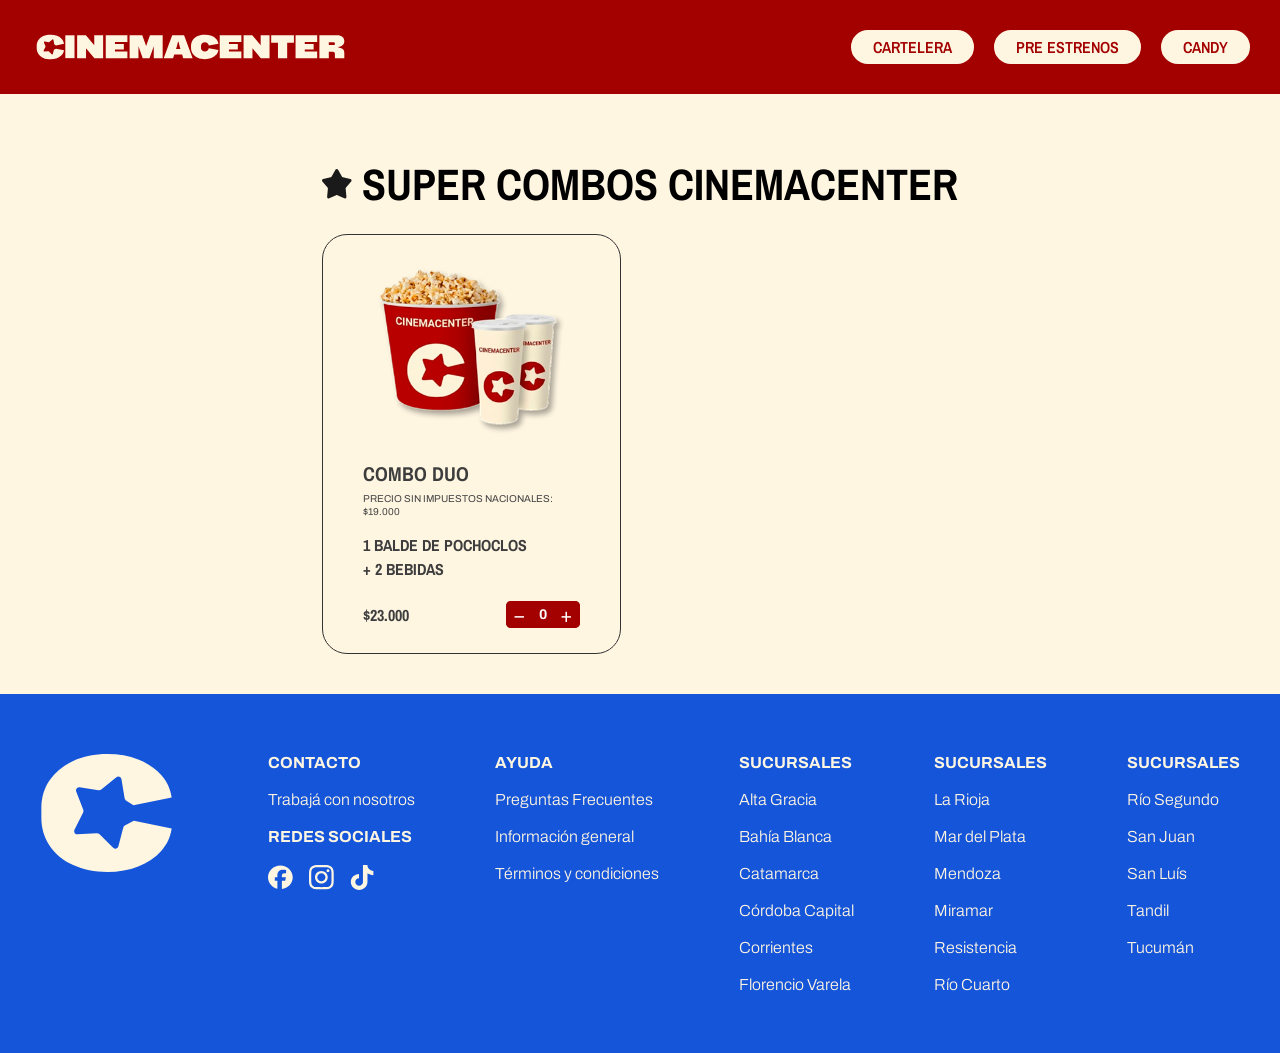
==== candy.html @ 7345af3c "primer subida del candy" ====
<!DOCTYPE html>
<html>

<head>
    <meta charset="utf-8" />
    <meta name="viewport" content="width=device-width, initial-scale=1.0">
    <title>Entradas</title>
    <link rel="stylesheet" href="estilos.css">
    <link rel="icon" type="image/png" href="">
    <style>
        @import url('https://fonts.googleapis.com/css2?family=Archivo+Narrow:ital,wght@0,400..700;1,400..700&family=Archivo:ital,wght@0,100..900;1,100..900&display=swap');
    </style>
</head>

<body>
    <header>
        <img src="img/svg/logo.svg/logo_v1.svg" alt="logo-cinemacenter" width="323" height="34">
        <nav>
            <a href="index.html" class="boton-header">CARTELERA</a>
            <a href="#pre-estrenos" class="boton-header">PRE ESTRENOS</a>
            <a href="candy.html" class="boton-header">CANDY</a>
            <!-- ACÁ FALTARÍA EL BOTÓN DE INICIAR SESIÓN -->
        </nav>
    </header>

    <main>

        <section class="seccion-combos">
            <div class="titulares">
                <img src="img/svg/estrella_titulares.svg" alt="estrella-titulares" width="30" height="30">
                <h2>SUPER COMBOS CINEMACENTER</h2>
            </div>

            <div class="grilla-combos">

                <article class="tarjeta-combo">

                    <div class="imagen-combo">
                        <img src="img/candy/combo-duo.png" alt="Combo dúo">
                    </div>

                    <h3>COMBO DUO</h3>

                    <p class="precio-sin-impuestos">
                        PRECIO SIN IMPUESTOS NACIONALES: $19.000
                    </p>

                    <div class="productos-combo">
                        <p>1 BALDE DE POCHOCLOS</p>
                        <p>+ 2 BEBIDAS</p>
                    </div>

                    <div class="precio-cantidad">

                        <span class="precio-final">$23.000</span>

                        <div class="contador">
                            <button type="button">−</button>
                            <span>0</span>
                            <button type="button">+</button>
                        </div>

                    </div>

                </article>



        </section>

    </main>

    <footer>
        <div>
            <img src="img/svg/logo.svg/logo_v3.svg" alt="Logo reducido" width="133" height="118">
        </div>
        <div class="footer-columnas">

            <div class="footer-col">
                <h3>CONTACTO</h3>
                <a href="#">Trabajá con nosotros</a>

                <h3>REDES SOCIALES</h3>
                <div class="footer-redes">
                    <a href="https://www.facebook.com/CinemacenterArgentina?locale=es_LA" aria-label="Facebook"><img
                            src="img/svg/logo_redes.svg/logo_facebook.svg" alt="Facebook" width="25" height="25"></a>
                    <a href="https://www.instagram.com/cinemacenterarg/" aria-label="Instagram" width="25"
                        height="25"><img src="img/svg/logo_redes.svg/logo_instagram.svg" alt="Instagram" width="25"
                            height="25"></a>
                    <a href="https://www.tiktok.com/@cinemacenterarg" aria-label="TikTok"><img
                            src="img/svg/logo_redes.svg/logo_tiktok.svg" alt="TikTok" width="25" height="25"></a>
                </div>
            </div>

            <div class="footer-col">
                <h3>AYUDA</h3>
                <a href="#">Preguntas Frecuentes</a>
                <a href="#">Información general</a>
                <a href="#">Términos y condiciones</a>
            </div>

            <div class="footer-col">
                <h3>SUCURSALES</h3>
                <a href="#">Alta Gracia</a>
                <a href="#">Bahía Blanca</a>
                <a href="#">Catamarca</a>
                <a href="#">Córdoba Capital</a>
                <a href="#">Corrientes</a>
                <a href="#">Florencio Varela</a>
            </div>

            <div class="footer-col">
                <h3 class="invisible-title">SUCURSALES</h3>
                <a href="#">La Rioja</a>
                <a href="#">Mar del Plata</a>
                <a href="#">Mendoza</a>
                <a href="#">Miramar</a>
                <a href="#">Resistencia</a>
                <a href="#">Río Cuarto</a>
            </div>

            <div class="footer-col">
                <h3 class="invisible-title">SUCURSALES</h3>
                <a href="#">Río Segundo</a>
                <a href="#">San Juan</a>
                <a href="#">San Luís</a>
                <a href="#">Tandil</a>
                <a href="#">Tucumán</a>
            </div>

        </div>

    </footer>

</body>

</html>
---- estilos.css ----
/* CSS DOCUMENT */
@charset "UTF-8";

/* VARIABLES/ESTILOS */
:root {
    --rojo: #A30000;
    --blanco: #FFF6E2;
    --negro: #1A1A1A;
    --azul: #1555D9;
}

/* GENERALES / UNIVERSALES */

* {
    font-family: 'Archivo', sans-serif;
    margin: 0;
    font-size: 16px;
}

a {
    text-decoration: none;
}

/* - Esto se supone que al desplazar, lo hace más lento y no salta de golpe (según el chat) - */
html {
    scroll-behavior: smooth;

}

body {
    background-color: var(--blanco);
}

/* ---------------------- */
/* --- INDEX / HEADER --- */
/* ---------------------- */

header {
    display: flex;
    flex-direction: row;
    flex-wrap: wrap;
    align-items: center;
    justify-content: space-between;

    padding: 30px;

    background-color: var(--rojo);
}

header nav {
    display: flex;
    flex-direction: row;
    align-items: center;
    gap: 20px;
}

/* botón sin hover */
.boton-header {
    display: inline-block;
    padding: 4px 20px;
    background-color: var(--blanco);
    color: var(--rojo);
    border: 2px solid var(--blanco);
    border-radius: 50px;
    font-family: 'Archivo Narrow', sans-serif;
    font-size: 16px;
    font-weight: 600;
    text-transform: uppercase;
    transition: background-color 0.3s ease, color 0.3s ease, border-color 0.3s ease;
}

/* botón con hover */
.boton-header:hover {
    background-color: transparent;
    color: var(--blanco);
    border-color: var(--blanco);
}

/* -------------------- */
/* --- INDEX - MAIN --- */
/* -------------------- */

main {
    margin: 40px;
    display: flex;
    flex-direction: column;
    align-items: center;
}

/* TITULARES */
.titulares {
    display: flex;
    flex-direction: row;
    align-items: center;
    gap: 10px;
    margin: 20px 0;
}

.titulares h2 {
    font-family: 'Archivo Narrow';
    font-size: 44px;
    font-weight: 700;
}

/* --- CARTELERA --- */

.cartelera {
    padding: 30px;
}

/* cada tarjeta de pelis */

.peliculas {
    display: grid;
    grid-template-columns: repeat(5, 1fr);
    gap: 30px;
    max-width: 1570px;
}

.pelicula {
    display: flex;
    flex-direction: column;
    position: relative;
    overflow: hidden;

    border-radius: 30px;
    width: 290px;
    height: 100%;
}

.pelicula img {
    object-fit: cover;
    display: block;
}

/* info pelis */

.info-pelicula {
    display: flex;
    flex-direction: column;
    width: 100%;
    height: 127px;
    padding: 20px;
    box-sizing: border-box;

    background-color: var(--negro);

    color: white;
}

.info-pelicula h3 {
    font-family: 'Archivo', sans-serif;
    font-size: 22px;
    margin: 0;
    line-height: 24px;
}

.info-pelicula p {
    font-family: 'Archivo Narrow', sans-serif;
    font-size: 14px;
    margin: 3px 0 0;
}

/* el pop-up de cada tarjeta de pelis */

.popup-pelicula {
    position: absolute;
    top: 0;
    left: 0;
    width: 290px;
    height: 422px;

    display: flex;
    flex-direction: column;
    justify-content: flex-end;
    align-items: center;

    padding: 30px;
    box-sizing: border-box;

    background: linear-gradient(transparent,
            rgba(0, 0, 0, 0.95));

    opacity: 0;
    transition: opacity 0.3s ease;
}

.popup-pelicula p {
    color: var(--blanco);
    margin-bottom: 10px;
    font-size: 16px;
}

.pelicula:hover .popup-pelicula {
    opacity: 1;
}

.btn-horarios {
    display: block;
    width: 100%;
    padding: 12px;

    background-color: var(--azul);
    color: var(--blanco);

    font-family: 'Archivo';
    font-size: 18px;
    font-weight: 700;
    text-align: center;
    text-decoration: none;

    border-radius: 50px;
    border: none;
    box-sizing: border-box;
}

.btn-desplegable {
    display: block;
    margin: 30px auto 10px;
    padding: 12px 36px;
    background-color: var(--rojo);
    color: var(--blanco);
    border: none;
    border-radius: 50px;
    font-family: 'Archivo', sans-serif;
    font-size: 14px;
    font-weight: 700;
    text-transform: uppercase;
    cursor: pointer;
    text-align: center;
    width: fit-content;
    transition: background-color 0.3s ease, transform 0.2s ease;
}

.desplegable-cartelera .contenido-desplegado {
    margin-top: 30px;/
}

.desplegable-cartelera .contenedor-btn-cerrar {
    display: flex;
    justify-content: center;
    margin-top: 40px;
    margin-bottom: 40px;
}

details[open]>.btn-ver-mas {
    display: none;
}

.contenedor-btn-cerrar {
    display: flex;
    justify-content: center;
    margin-top: 25px;
}

/* ---------------------- */
/* --- INDEX / FOOTER --- */
/* ---------------------- */

footer {
    display: flex;
    flex-direction: row;
    justify-content: space-between;
    align-items: flex-start;
    width: 100%;
    padding: 60px 40px;
    color: var(--blanco);
    box-sizing: border-box;
    background-color: var(--azul);
}

.footer-col a {
    font-weight: 300;
    font-size: 16px;
    color: var(--blanco);
    text-decoration: none;
}

.footer-columnas {
    display: flex;
    flex-direction: row;
    gap: 80px;
}

.footer-col {
    display: flex;
    flex-direction: column;
    gap: 20px;
}

.footer-redes {
    display: flex;
    flex-direction: row;
    justify-content: flex-start;
    gap: 16px;
}

/* -------------------------------------- */
/* --- DESCRIPCIÓN PELICULA EMERGENTE --- */
/* -------------------------------------- */

/* EL MODAL EN SÍ */
.modal-pelicula {
    width: 90vw;
    max-width: 1300px;
    max-height: 90vh;

    border: none;
    background-color: var(--blanco);
    padding: 60px;
    box-shadow: 0 20px 40px rgba(0, 0, 0, 0.2);

    overflow-y: auto;
    overflow-x: hidden;
    box-sizing: border-box;

    position: fixed;
    top: 50%;
    left: 50%;
    transform: translate(-50%, -50%);
}

/* EL FONDO OSCURO DETRÁS DEL MODAL */
.modal-pelicula::backdrop {
    background-color: rgba(0, 0, 0, 0.6);
    backdrop-filter: blur(3px);
}

/* BOTÓN CERRAR */
.btn-cerrar {
    position: absolute;
    top: 20px;
    right: 20px;
    background: none;
    border: none;
    font-size: 24px;
    font-weight: bold;
    cursor: pointer;
    color: var(--rojo);
    /* Rojo de tu diseño */
}

/* LAYOUT SUPERIOR (Foto y textos) */
.modal-superior {
    display: flex;
    gap: 40px;
    margin-bottom: 70px;
}

.modal-poster img {
    border-radius: 16px;
    object-fit: cover;
}

.modal-datos {
    gap: 30px;
}

.modal-datos h2 {
    color: var(--rojo);
    font-size: 80px;
    margin-bottom: 15px;
    text-transform: uppercase;
}

.ficha-tecnica {
    list-style: none;
    padding: 0;
    margin: 20px 0;
    font-size: 14px;
    line-height: 20px;
}

.ficha-tecnica li {
    margin-bottom: 10px;
}

.sinopsis {
    font-size: 20px;
    line-height: 32px;
}

/* ACÁ IRÍA EL TRAILER NI IDEA */

.modal-trailer {
    position: relative;
    border-radius: 12px;
    overflow: hidden;
}

/* LAYOUT INFERIOR (Horarios) */

.divisor {
    border: none;
    border-top: 1px solid #E0D5C1;
    margin: 30px 0;
}

/* SELECTOR DE DÍAS */

.selector-dias {
    display: flex;
    gap: 10px;
    margin-top: 20px;
    margin-bottom: 30px;
}

/* OCULTAR CHECKBOXES */

.check-dia,
.check-hora {
    display: none;
}

/* LAYOUT INFERIOR (Horarios) */

.modal-inferior {
    display: flex;
    flex-direction: column;
    align-items: flex-start;
    gap: 20px;
}

.modal-inferior h3 {
    font-size: 38px;
    font-weight: 700;
}

.modal-inferior h4 {
    font-size: 28px;
    font-weight: 700;
}

/* DÍAS */

.selector-dias {
    display: flex;
    gap: 10px;
    margin-top: 20px;
    margin-bottom: 30px;
}

.btn-dia {
    padding: 16px 24px;
    padding: 10px;
    border: 3.3px solid var(--rojo);
    background-color: var(--blanco);
    color: var(--rojo);
    border-radius: 8px;
    text-align: center;
    cursor: pointer;
    font-weight: bold;
}

.check-dia:checked+.btn-dia {
    background-color: var(--rojo);
    color: var(--blanco);
}

/* HORARIOS */

.selector-horarios {
    display: flex;
    flex-direction: column;
    gap: 10px;
    margin-top: 20px;
    margin-bottom: 30px;
}

.fila-horas {
    display: flex;
    gap: 10px;
    margin-bottom: 20px;
    margin-top: 10px;
}

.btn-hora {
    padding: 8px 16px;
    border: 2px solid var(--rojo);
    border-radius: 8px;
    background-color: var(--blanco);
    color: var(--rojo);
    cursor: pointer;
    font-weight: 500;
}

.check-hora:checked+.btn-hora {
    background-color: var(--rojo);
    color: var(--blanco);
}

/* BOTÓN COMPRAR ENTRADAS */

.btn-comprar {
    display: flex;
    width: 200px;
    background-color: var(--azul);
    color: var(--blanco);
    font-family: "Archivo Narrow";
    padding: 15px 40px;
    border-radius: 30px;
    font-size: 24px;
    cursor: pointer;
    justify-content: center;
}

/* ESTO ES PARA OCULTAR CHECKBOXES */

.check-dia,
.check-hora {
    display: none;
}

/* LOS COMBOS */

.tarjeta-combo {

    width: 47%;
    min-width: 0;
    box-sizing: border-box;
    padding: 20px 40px 25px;
    border: 1.5px solid #333;
    border-radius: 25px;

}



.imagen-combo {

    width: 100%;
    height: 190px;
    display: flex;
    justify-content: center;
    align-items: center;
    margin-bottom: 15px;

}

.imagen-combo img {

    width: 100%;
    height: 100%;
    object-fit: contain;

}


.tarjeta-combo h3 {

    font-family: 'Archivo Narrow', sans-serif;
    font-size: 20px;
    font-weight: 700;
    color: #3d3d3d;
    margin: 0 0 5px;

}


.precio-sin-impuestos {

    font-family: 'Archivo', sans-serif;
    font-size: 10px;
    line-height: 1.3;
    color: #444;
    margin: 0 0 15px;

}


.productos-combo {

    margin-bottom: 20px;

}

.productos-combo p {

    font-family: 'Archivo Narrow', sans-serif;
    font-size: 16px;
    font-weight: 700;
    line-height: 1.5;
    color: #3d3d3d;
    margin: 0;

}



.precio-cantidad {

    display: flex;
    justify-content: space-between;
    align-items: center;
    gap: 10px;
    margin-top: auto;

}



.precio-final {

    font-family: 'Archivo Narrow', sans-serif;
    font-size: 16px;
    font-weight: 700;
    color: #3d3d3d;

}



.contador {

    display: flex;
    align-items: center;
    background-color: #A30000;
    border-radius: 5px;
    overflow: hidden;

}

.contador button {

    width: 27px;
    height: 27px;
    border: none;
    background-color: #A30000;
    color: white;
    font-size: 20px;
    cursor: pointer;

}

.contador span {

    width: 20px;
    height: 27px;
    display: flex;
    justify-content: center;
    align-items: center;
    background-color: #A30000;
    color: white;
    font-size: 14px;
    font-weight: 700;

}
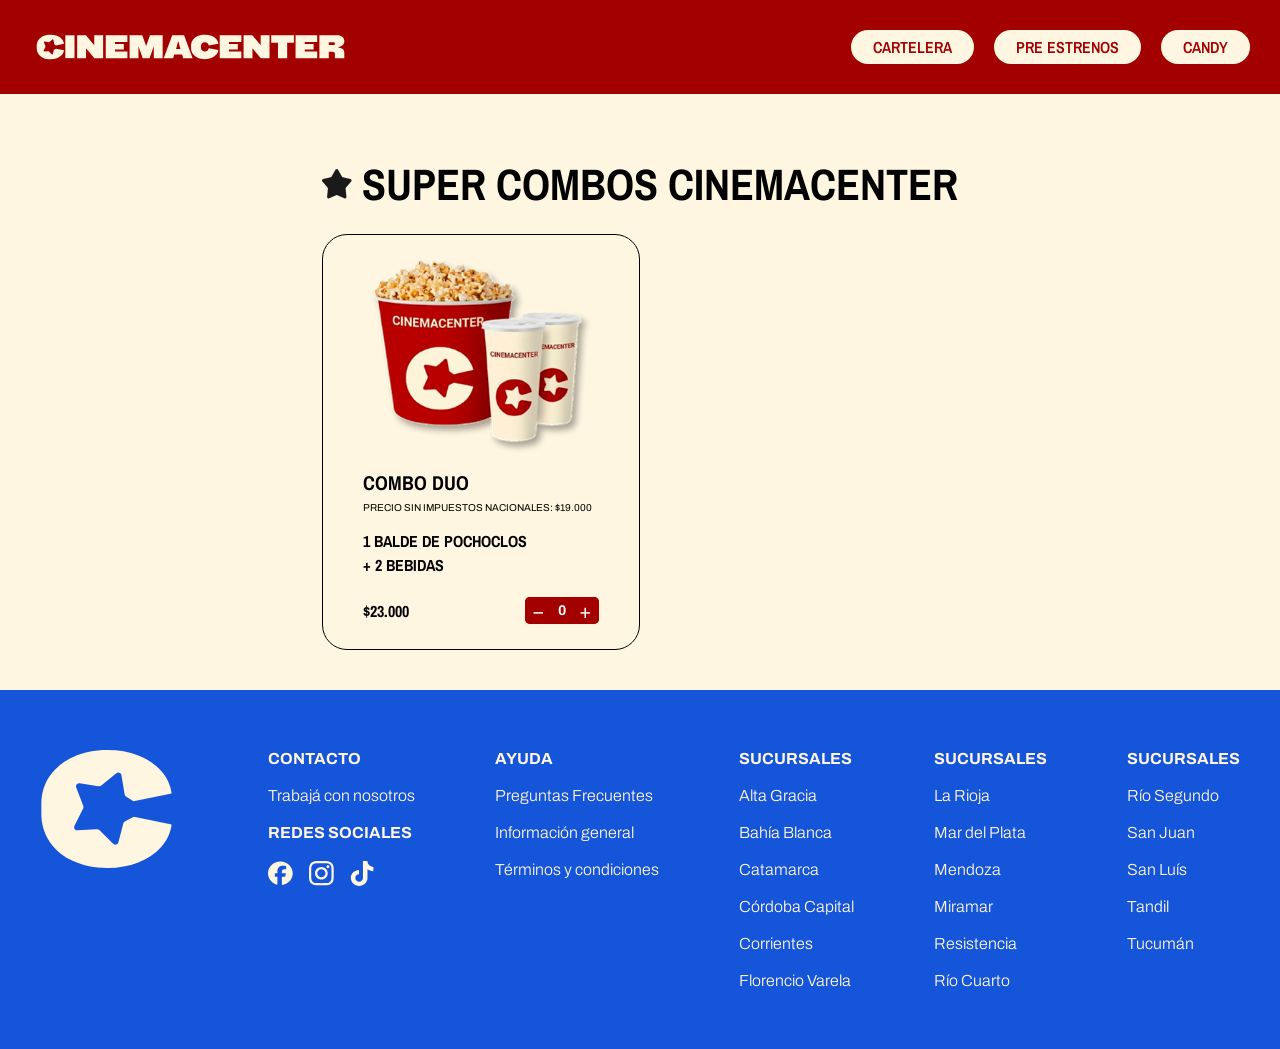
==== commit 5cca97f8: "a" ====
--- a/candy.html
+++ b/candy.html
@@ -36,7 +36,7 @@
                 <article class="tarjeta-combo">
 
                     <div class="imagen-combo">
-                        <img src="img/candy/combo-duo.png" alt="Combo dúo">
+                        <img src="img/candy/combo-duo.png" alt="Combo dúo" width="255px">
                     </div>
 
                     <h3>COMBO DUO</h3>
--- a/estilos.css
+++ b/estilos.css
@@ -515,11 +515,11 @@
 
 .tarjeta-combo {
 
-    width: 47%;
+    width: 50%;
     min-width: 0;
     box-sizing: border-box;
     padding: 20px 40px 25px;
-    border: 1.5px solid #333;
+    border: 1.5px solid #000000;
     border-radius: 25px;
 
 }
@@ -528,8 +528,6 @@
 
 .imagen-combo {
 
-    width: 100%;
-    height: 190px;
     display: flex;
     justify-content: center;
     align-items: center;
@@ -537,13 +535,6 @@
 
 }
 
-.imagen-combo img {
-
-    width: 100%;
-    height: 100%;
-    object-fit: contain;
-
-}
 
 
 .tarjeta-combo h3 {
@@ -551,7 +542,7 @@
     font-family: 'Archivo Narrow', sans-serif;
     font-size: 20px;
     font-weight: 700;
-    color: #3d3d3d;
+    color: #000000;
     margin: 0 0 5px;
 
 }
@@ -562,7 +553,7 @@
     font-family: 'Archivo', sans-serif;
     font-size: 10px;
     line-height: 1.3;
-    color: #444;
+    color: #000000;
     margin: 0 0 15px;
 
 }
@@ -580,7 +571,7 @@
     font-size: 16px;
     font-weight: 700;
     line-height: 1.5;
-    color: #3d3d3d;
+    color: #000000;
     margin: 0;
 
 }
@@ -604,7 +595,7 @@
     font-family: 'Archivo Narrow', sans-serif;
     font-size: 16px;
     font-weight: 700;
-    color: #3d3d3d;
+    color: #000000;
 
 }
 
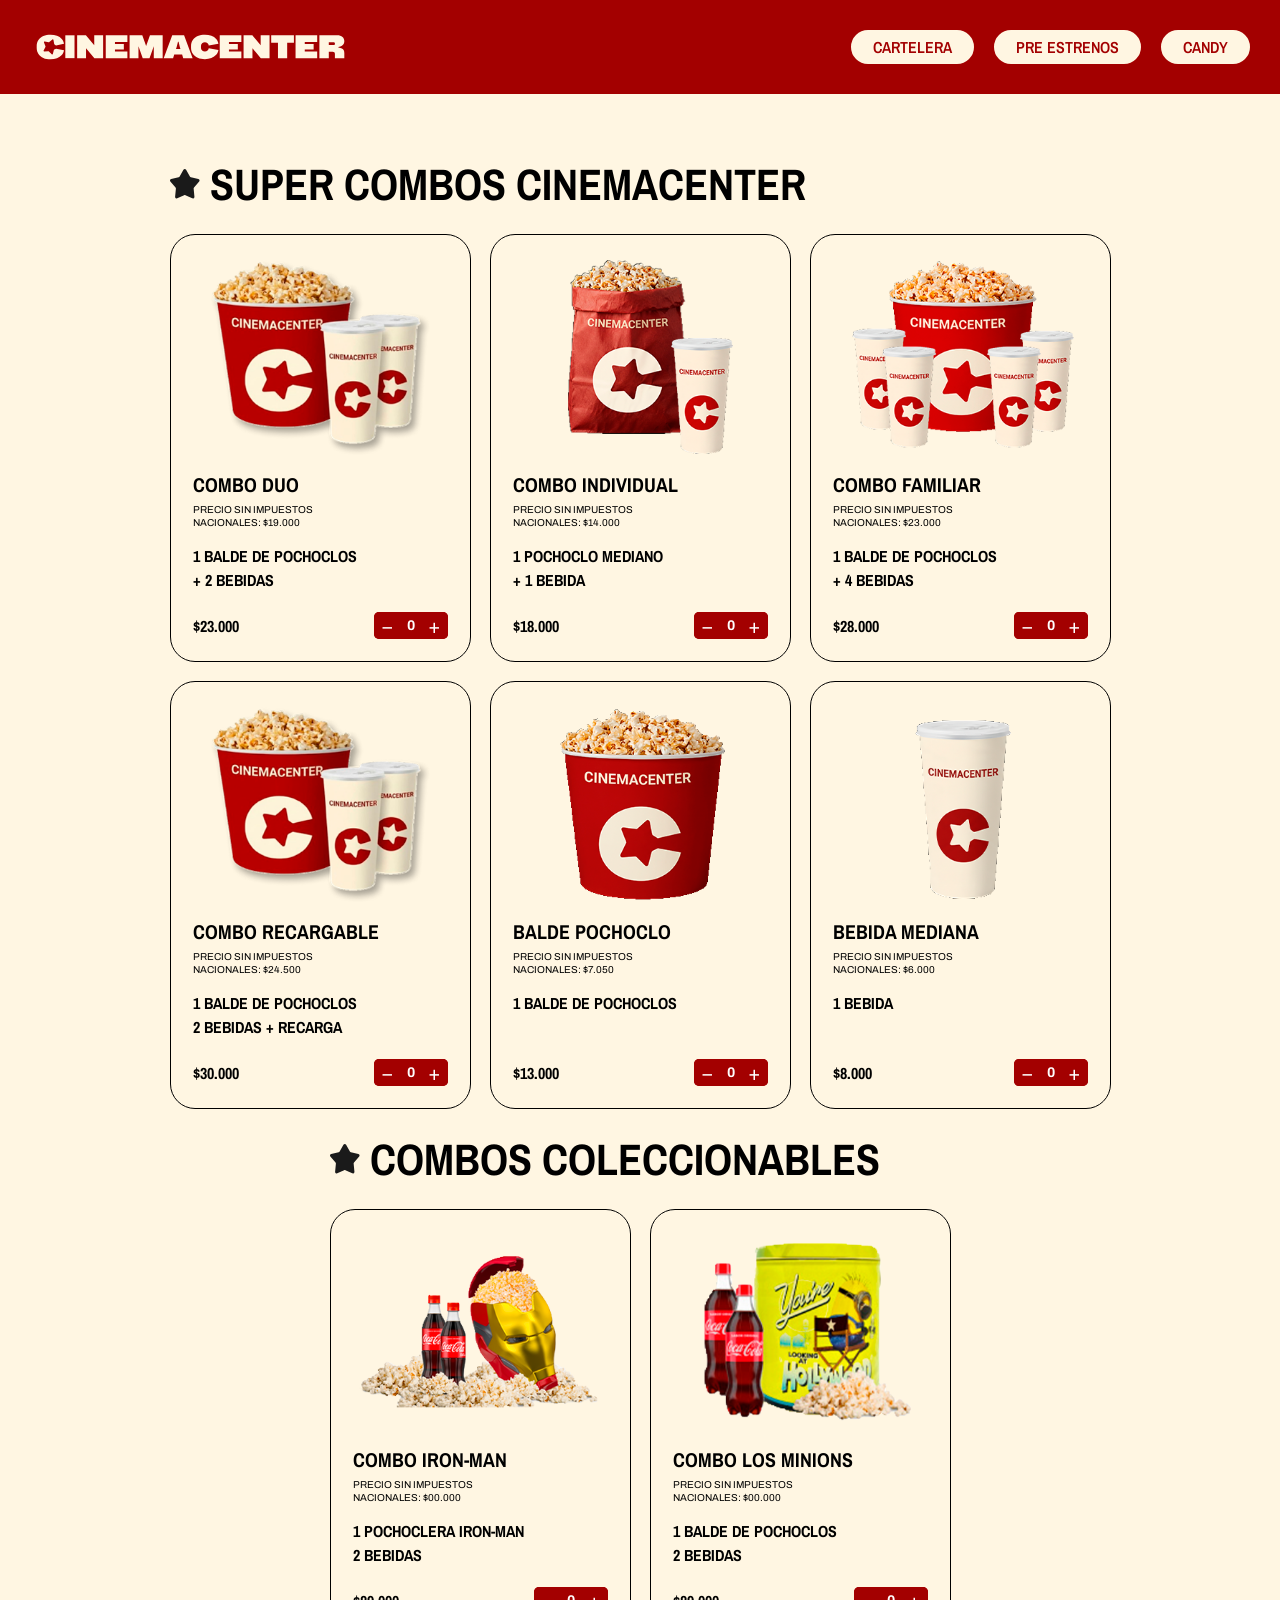
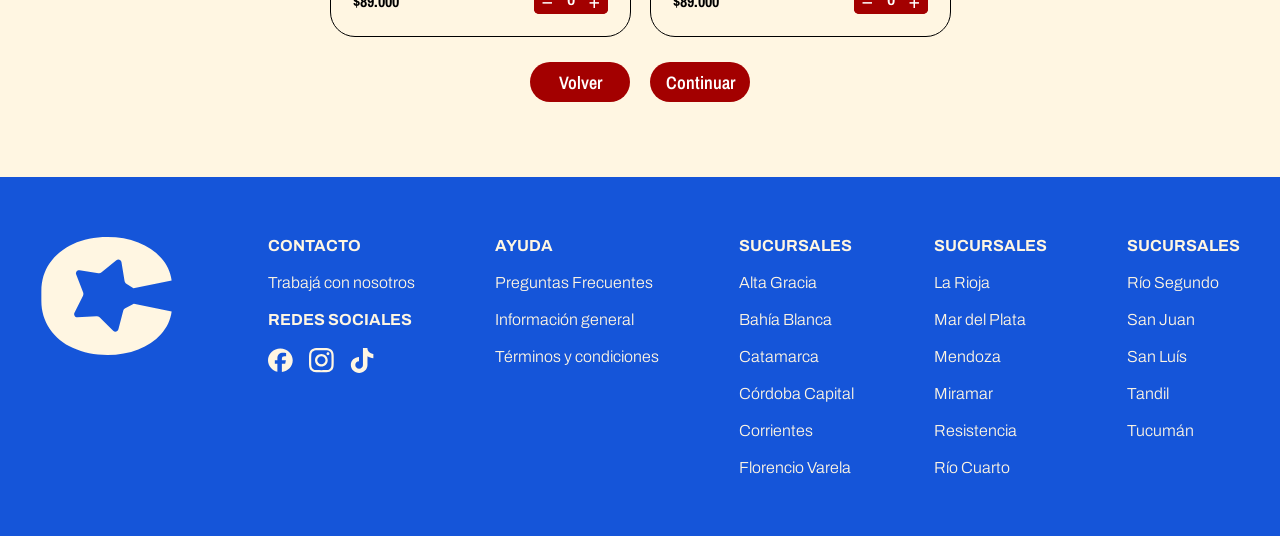
==== commit b3982d9a: "falta terminar unos detallitos en el candy" ====
--- a/candy.html
+++ b/candy.html
@@ -64,9 +64,248 @@
 
                 </article>
 
-
+                <article class="tarjeta-combo">
+
+                    <div class="imagen-combo">
+                        <img src="img/candy/combo-unico.png" alt="Combo dúo" width="255px">
+                    </div>
+
+                    <h3>COMBO INDIVIDUAL</h3>
+
+                    <p class="precio-sin-impuestos">
+                        PRECIO SIN IMPUESTOS NACIONALES: $14.000
+                    </p>
+
+                    <div class="productos-combo">
+                        <p>1 POCHOCLO MEDIANO</p>
+                        <p>+ 1 BEBIDA</p>
+                    </div>
+
+                    <div class="precio-cantidad">
+
+                        <span class="precio-final">$18.000</span>
+
+                        <div class="contador">
+                            <button type="button">−</button>
+                            <span>0</span>
+                            <button type="button">+</button>
+                        </div>
+
+                    </div>
+
+                </article>
+
+                <article class="tarjeta-combo">
+
+                    <div class="imagen-combo">
+                        <img src="img/candy/combo-familiar.png" alt="combo familiar con un balde y 4 bebidas"
+                            width="255px">
+                    </div>
+
+                    <h3>COMBO FAMILIAR</h3>
+
+                    <p class="precio-sin-impuestos">
+                        PRECIO SIN IMPUESTOS NACIONALES: $23.000
+                    </p>
+
+                    <div class="productos-combo">
+                        <p>1 BALDE DE POCHOCLOS</p>
+                        <p>+ 4 BEBIDAS</p>
+                    </div>
+
+                    <div class="precio-cantidad">
+
+                        <span class="precio-final">$28.000</span>
+
+                        <div class="contador">
+                            <button type="button">−</button>
+                            <span>0</span>
+                            <button type="button">+</button>
+                        </div>
+
+                    </div>
+
+                </article>
+
+                <article class="tarjeta-combo">
+
+                    <div class="imagen-combo">
+                        <img src="img/candy/combo-duo.png" alt="combo recargable" width="255px">
+                    </div>
+
+                    <h3>COMBO RECARGABLE</h3>
+
+                    <p class="precio-sin-impuestos">
+                        PRECIO SIN IMPUESTOS NACIONALES: $24.500
+                    </p>
+
+                    <div class="productos-combo">
+                        <p>1 BALDE DE POCHOCLOS</p>
+                        <p>2 BEBIDAS + RECARGA</p>
+                    </div>
+
+                    <div class="precio-cantidad">
+
+                        <span class="precio-final">$30.000</span>
+
+                        <div class="contador">
+                            <button type="button">−</button>
+                            <span>0</span>
+                            <button type="button">+</button>
+                        </div>
+
+                    </div>
+
+                </article>
+
+                <article class="tarjeta-combo">
+
+                    <div class="imagen-combo">
+                        <img src="img/candy/balde-pochoclos.png" alt="balde de pochoclos" width="255px">
+                    </div>
+
+                    <h3>BALDE POCHOCLO</h3>
+
+                    <p class="precio-sin-impuestos">
+                        PRECIO SIN IMPUESTOS NACIONALES: $7.050
+                    </p>
+
+                    <div class="productos-combo">
+                        <p>1 BALDE DE POCHOCLOS</p>
+                    </div>
+
+                    <div class="precio-cantidad">
+
+                        <span class="precio-final">$13.000</span>
+
+                        <div class="contador">
+                            <button type="button">−</button>
+                            <span>0</span>
+                            <button type="button">+</button>
+                        </div>
+
+                    </div>
+
+                </article>
+
+                <article class="tarjeta-combo">
+
+                    <div class="imagen-combo">
+                        <img src="img/candy/vaso.png" alt="vaso mediano" width="255px">
+                    </div>
+
+                    <h3>BEBIDA MEDIANA</h3>
+
+                    <p class="precio-sin-impuestos">
+                        PRECIO SIN IMPUESTOS NACIONALES: $6.000
+                    </p>
+
+                    <div class="productos-combo">
+                        <p>1 BEBIDA</p>
+                    </div>
+
+                    <div class="precio-cantidad">
+
+                        <span class="precio-final">$8.000</span>
+
+                        <div class="contador">
+                            <button type="button">−</button>
+                            <span>0</span>
+                            <button type="button">+</button>
+                        </div>
+
+                    </div>
+
+                </article>
 
         </section>
+
+        <section class="seccion-combos">
+            <div class="titulares">
+                <img src="img/svg/estrella_titulares.svg" alt="estrella-titulares" width="30" height="30">
+                <h2>COMBOS COLECCIONABLES</h2>
+            </div>
+
+            <div class="grilla-coleccionables">
+
+                <article class="tarjeta-combo">
+
+                    <div class="imagen-combo">
+                        <img src="img/candy/ironman.png" alt="Combo dúo" width="255px">
+                    </div>
+
+                    <h3>COMBO IRON-MAN</h3>
+
+                    <p class="precio-sin-impuestos">
+                        PRECIO SIN IMPUESTOS NACIONALES: $00.000
+                    </p>
+
+                    <div class="productos-combo">
+                        <p>1 POCHOCLERA IRON-MAN</p>
+                        <p>2 BEBIDAS</p>
+                    </div>
+
+                    <div class="precio-cantidad">
+
+                        <span class="precio-final">$89.000</span>
+
+                        <div class="contador">
+                            <button type="button">−</button>
+                            <span>0</span>
+                            <button type="button">+</button>
+                        </div>
+
+                    </div>
+
+                </article>
+
+                <article class="tarjeta-combo">
+
+                    <div class="imagen-combo">
+                        <img src="img/candy/combo-minion.png" alt="Combo dúo" width="255px">
+                    </div>
+
+                    <h3>COMBO LOS MINIONS</h3>
+
+                    <p class="precio-sin-impuestos">
+                        PRECIO SIN IMPUESTOS NACIONALES: $00.000
+                    </p>
+
+                    <div class="productos-combo">
+                        <p>1 BALDE DE POCHOCLOS</p>
+                        <p>2 BEBIDAS</p>
+                    </div>
+
+                    <div class="precio-cantidad">
+
+                        <span class="precio-final">$89.000</span>
+
+                        <div class="contador">
+                            <button type="button">−</button>
+                            <span>0</span>
+                            <button type="button">+</button>
+                        </div>
+
+                    </div>
+
+                </article>
+
+        </section>
+
+        <div class="botones-navegacion">
+
+            <a href="#" class="boton-volver">
+                Volver
+            </a>
+
+            <a href="#" class="boton-continuar">
+                Continuar
+            </a>
+
+        </div>
+
+
+
 
     </main>
 
--- a/estilos.css
+++ b/estilos.css
@@ -358,7 +358,7 @@
 
 .modal-datos h2 {
     color: var(--rojo);
-    font-size: 80px;
+    font-size: 70px;
     margin-bottom: 15px;
     text-transform: uppercase;
 }
@@ -376,7 +376,8 @@
 }
 
 .sinopsis {
-    font-size: 20px;
+    color: var(--negro);
+    font-size: 18px;
     line-height: 32px;
 }
 
@@ -386,6 +387,7 @@
     position: relative;
     border-radius: 12px;
     overflow: hidden;
+    padding-top: 40px;
 }
 
 /* LAYOUT INFERIOR (Horarios) */
@@ -514,15 +516,39 @@
 /* LOS COMBOS */
 
 .tarjeta-combo {
-
-    width: 50%;
+    width: 100%;
     min-width: 0;
     box-sizing: border-box;
-    padding: 20px 40px 25px;
+
+    padding: 22px;
+
     border: 1.5px solid #000000;
     border-radius: 25px;
 
-}
+    display: flex;
+    flex-direction: column;
+}
+
+.grilla-combos {
+    display: grid;
+    grid-template-columns: repeat(3, minmax(0, 1fr));
+    gap: 19px;
+
+    width: 100%;
+    align-items: stretch;
+    justify-items: stretch;
+}
+
+.grilla-coleccionables {
+    display: grid;
+
+    grid-template-columns: repeat(2, minmax(0, 1fr));
+
+    gap: 19px;
+
+    width: 100%;
+}
+
 
 
 
@@ -555,6 +581,7 @@
     line-height: 1.3;
     color: #000000;
     margin: 0 0 15px;
+    width: 120px;
 
 }
 
@@ -636,3 +663,48 @@
     font-weight: 700;
 
 }
+
+/* BOTONES DENTRO DEL CANDY */
+
+.botones-navegacion {
+    display: flex;
+    justify-content: center;
+    align-items: center;
+
+    gap: 20px;
+
+    margin: 25px auto 35px;
+}
+
+.boton-volver,
+.boton-continuar {
+
+    display: flex;
+    justify-content: center;
+    align-items: center;
+
+    width: 100px;
+    height: 40px;
+
+    border-radius: 30px;
+
+    background-color: #A30000;
+
+    color: #FFFFFF;
+
+    font-family: 'Archivo Narrow', sans-serif;
+    font-size: 18px;
+    font-weight: 600;
+
+    text-decoration: none;
+
+    overflow: hidden;
+
+    transition: background-color 0.2s ease;
+}
+
+
+.boton-volver:hover,
+.boton-continuar:hover {
+    background-color: #1555D9;
+}
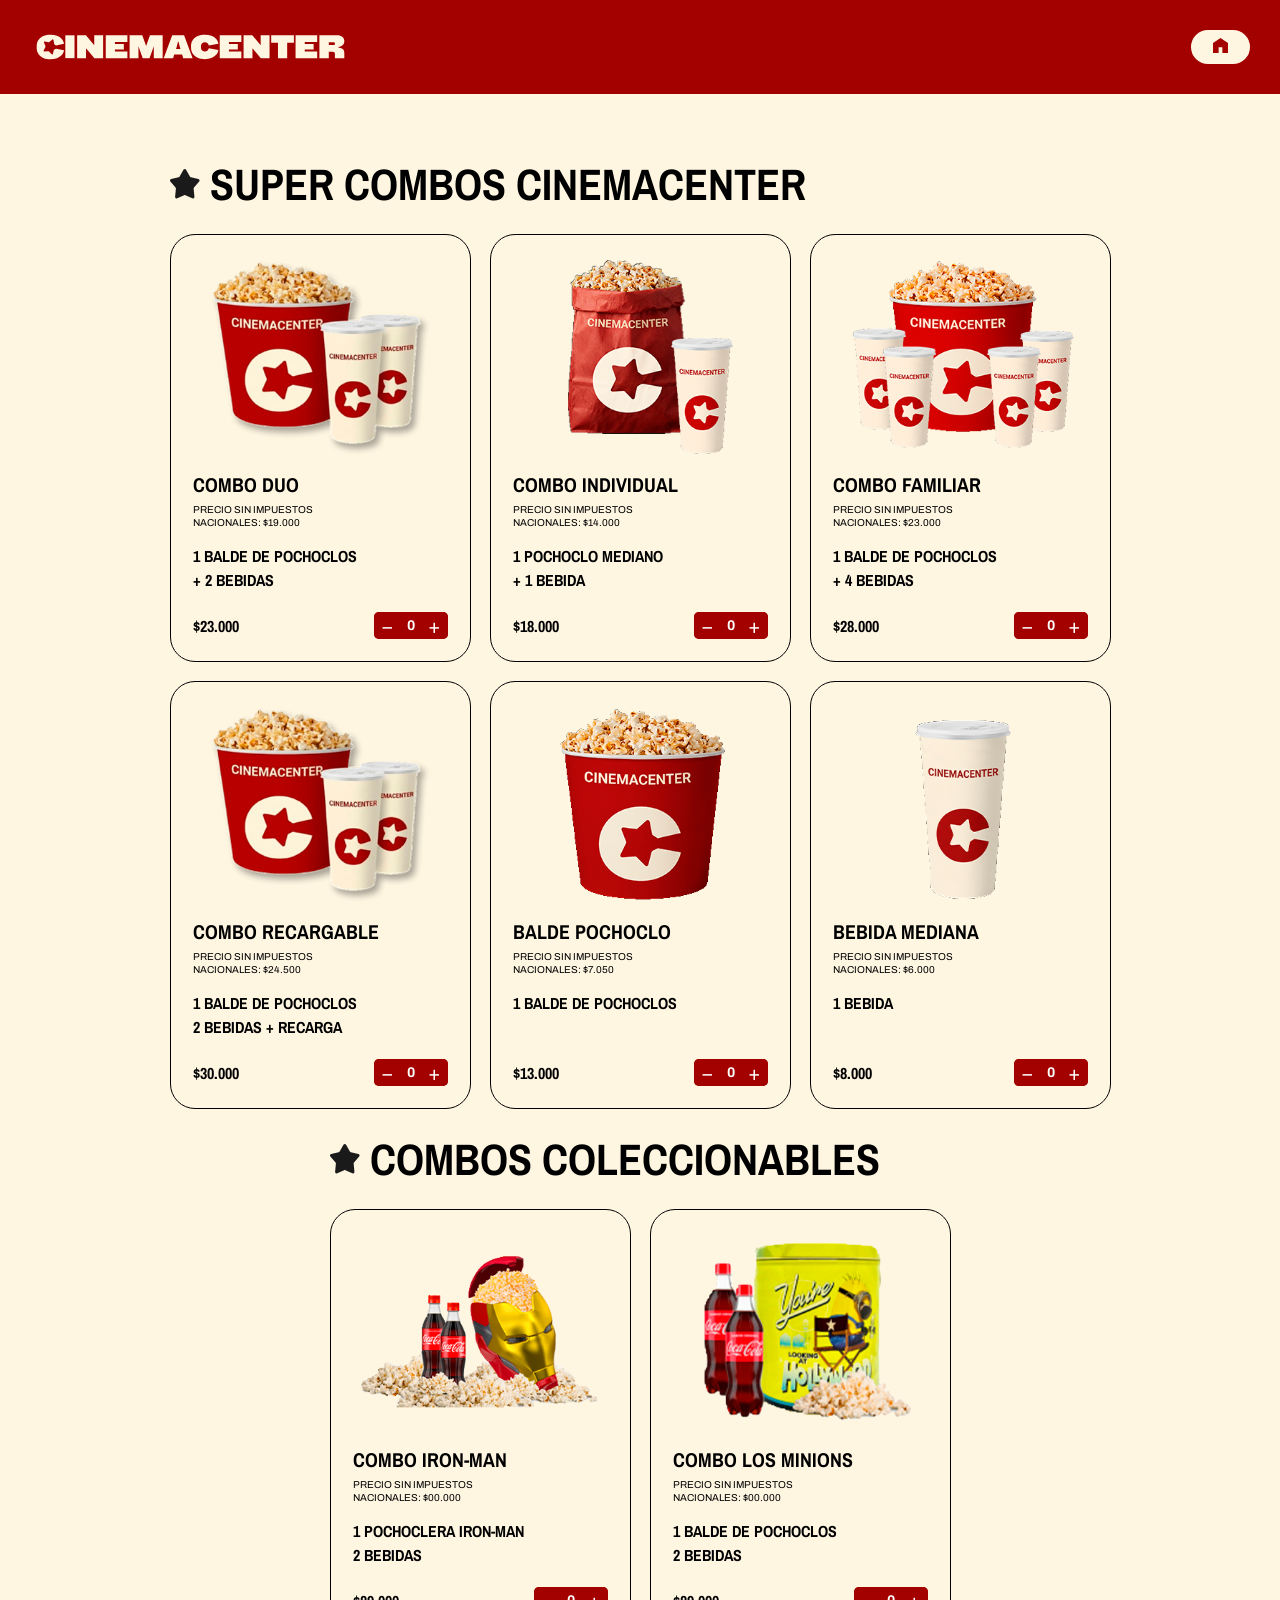
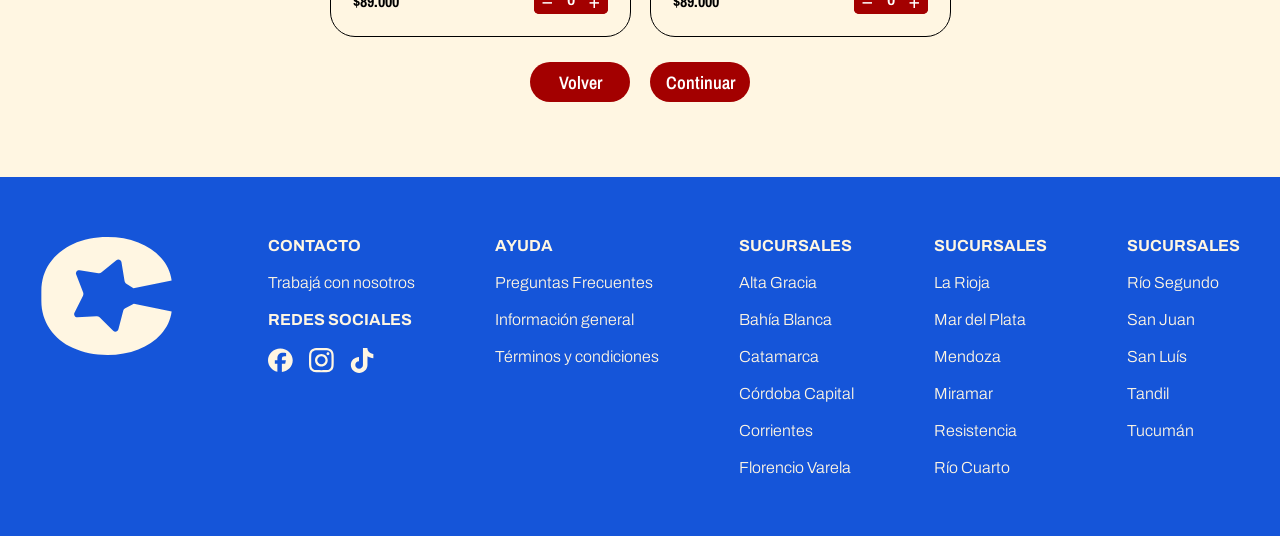
==== commit 1f64308f: "agrego el inicio de sesión" ====
--- a/candy.html
+++ b/candy.html
@@ -4,7 +4,7 @@
 <head>
     <meta charset="utf-8" />
     <meta name="viewport" content="width=device-width, initial-scale=1.0">
-    <title>Entradas</title>
+    <title>Candy</title>
     <link rel="stylesheet" href="estilos.css">
     <link rel="icon" type="image/png" href="">
     <style>
@@ -16,10 +16,7 @@
     <header>
         <img src="img/svg/logo.svg/logo_v1.svg" alt="logo-cinemacenter" width="323" height="34">
         <nav>
-            <a href="index.html" class="boton-header">CARTELERA</a>
-            <a href="#pre-estrenos" class="boton-header">PRE ESTRENOS</a>
-            <a href="candy.html" class="boton-header">CANDY</a>
-            <!-- ACÁ FALTARÍA EL BOTÓN DE INICIAR SESIÓN -->
+            <a href="index.html" class="boton-header"> <img src="img/svg/inicio.svg" alt="boton-inicio" width="15" height="15"></a>
         </nav>
     </header>
 
@@ -294,11 +291,11 @@
 
         <div class="botones-navegacion">
 
-            <a href="#" class="boton-volver">
+            <a href="index.html" class="boton-volver">
                 Volver
             </a>
 
-            <a href="#" class="boton-continuar">
+            <a href="entradas.html" class="boton-continuar">
                 Continuar
             </a>
 
--- a/estilos.css
+++ b/estilos.css
@@ -76,6 +76,130 @@
     border-color: var(--blanco);
 }
 
+/* -------------------------------------- */
+/* --- INICIO DE SESIÓN EMERGENTE --- */
+/* -------------------------------------- */
+
+.popup-login {
+
+    position: fixed;
+    inset: unset;
+    top: 50%;
+    left: 50%;
+    transform: translate(-50%, -50%);
+    width: 500px;
+    padding: 80px 34px 35px;
+    box-sizing: border-box;
+    background-color: var(--azul);
+    color: var(--blanco);
+    border: none;
+    border-radius: 25px;
+
+}
+
+.popup-login:popover-open {
+    display: flex;
+    flex-direction: column;
+    gap: 30px;
+}
+
+.popup-login::backdrop {
+    background: rgba(0, 0, 0, 0.65);
+    backdrop-filter: blur(3px);
+}
+
+.btn-cerrar-login {
+    display: flex;
+    justify-content: center;
+    position: absolute;
+    top: 25px;
+    right: 30px;
+    width: 25px;
+    height: 25px;
+    border: 2px solid white;
+    border-radius: 50%;
+    background-color: var(--rojo);
+    color: white;
+    font-size: 20px;
+    line-height: 18px;
+    cursor: pointer;
+}
+
+/* TÍTULO Y SUBTÍTULO */
+
+.popup-login h2 {
+    font-size: 48px;
+    line-height: 50px;
+    text-align: center;
+    color: var(--blanco);
+    font-family: 'Archivo Narrow';
+}
+
+.subtitulo-login {
+    margin-top: 15px;
+    margin-bottom: 28px;
+    text-align: center;
+    font-size: 20px;
+    font-style: italic;
+    font-weight: 300;
+}
+
+/* FORMULARIO */
+
+.form-login {
+    display: flex;
+    flex-direction: column;
+    gap: 26px;
+}
+
+.form-login input {
+    width: 100%;
+    height: 60px;
+    padding: 0 30px;
+    box-sizing: border-box;
+
+    border: none;
+    border-radius: 14px;
+    background-color: var(--blanco);
+
+    font-size: 20px;
+    outline-color: var(--rojo);
+    font-family: 'Archivo Narrow';
+}
+
+.form-login input::placeholder {
+    color: var(--rojo);
+    opacity: 30%;
+    font-weight: 600;
+}
+
+.olvido-password {
+    text-align: center;
+    color: var(--blanco);
+    font-size: 13px;
+    margin-top: 3px;
+}
+
+/* BOTONES */
+
+.botones-login {
+    display: flex;
+    justify-content: center;
+    gap: 15px;
+    margin-top: 5px;
+}
+
+.btn-login {
+    padding: 9px 22px;
+    background-color: var(--rojo);
+    color: var(--blanco);
+    border: 2px solid var(--blanco);
+    border-radius: 30px;
+    font-size: 13px;
+    font-weight: bold;
+    cursor: pointer;
+}
+
 /* -------------------- */
 /* --- INDEX - MAIN --- */
 /* -------------------- */
@@ -513,7 +637,10 @@
     display: none;
 }
 
-/* LOS COMBOS */
+
+/* -------------- */
+/* --- COMBOS --- */
+/* -------------- */
 
 .tarjeta-combo {
     width: 100%;
@@ -549,9 +676,6 @@
     width: 100%;
 }
 
-
-
-
 .imagen-combo {
 
     display: flex;
@@ -560,8 +684,6 @@
     margin-bottom: 15px;
 
 }
-
-
 
 .tarjeta-combo h3 {
 
@@ -572,7 +694,6 @@
     margin: 0 0 5px;
 
 }
-
 
 .precio-sin-impuestos {
 
@@ -585,7 +706,6 @@
 
 }
 
-
 .productos-combo {
 
     margin-bottom: 20px;
@@ -603,8 +723,6 @@
 
 }
 
-
-
 .precio-cantidad {
 
     display: flex;
@@ -614,8 +732,6 @@
     margin-top: auto;
 
 }
-
-
 
 .precio-final {
 
@@ -625,8 +741,6 @@
     color: #000000;
 
 }
-
-
 
 .contador {
 
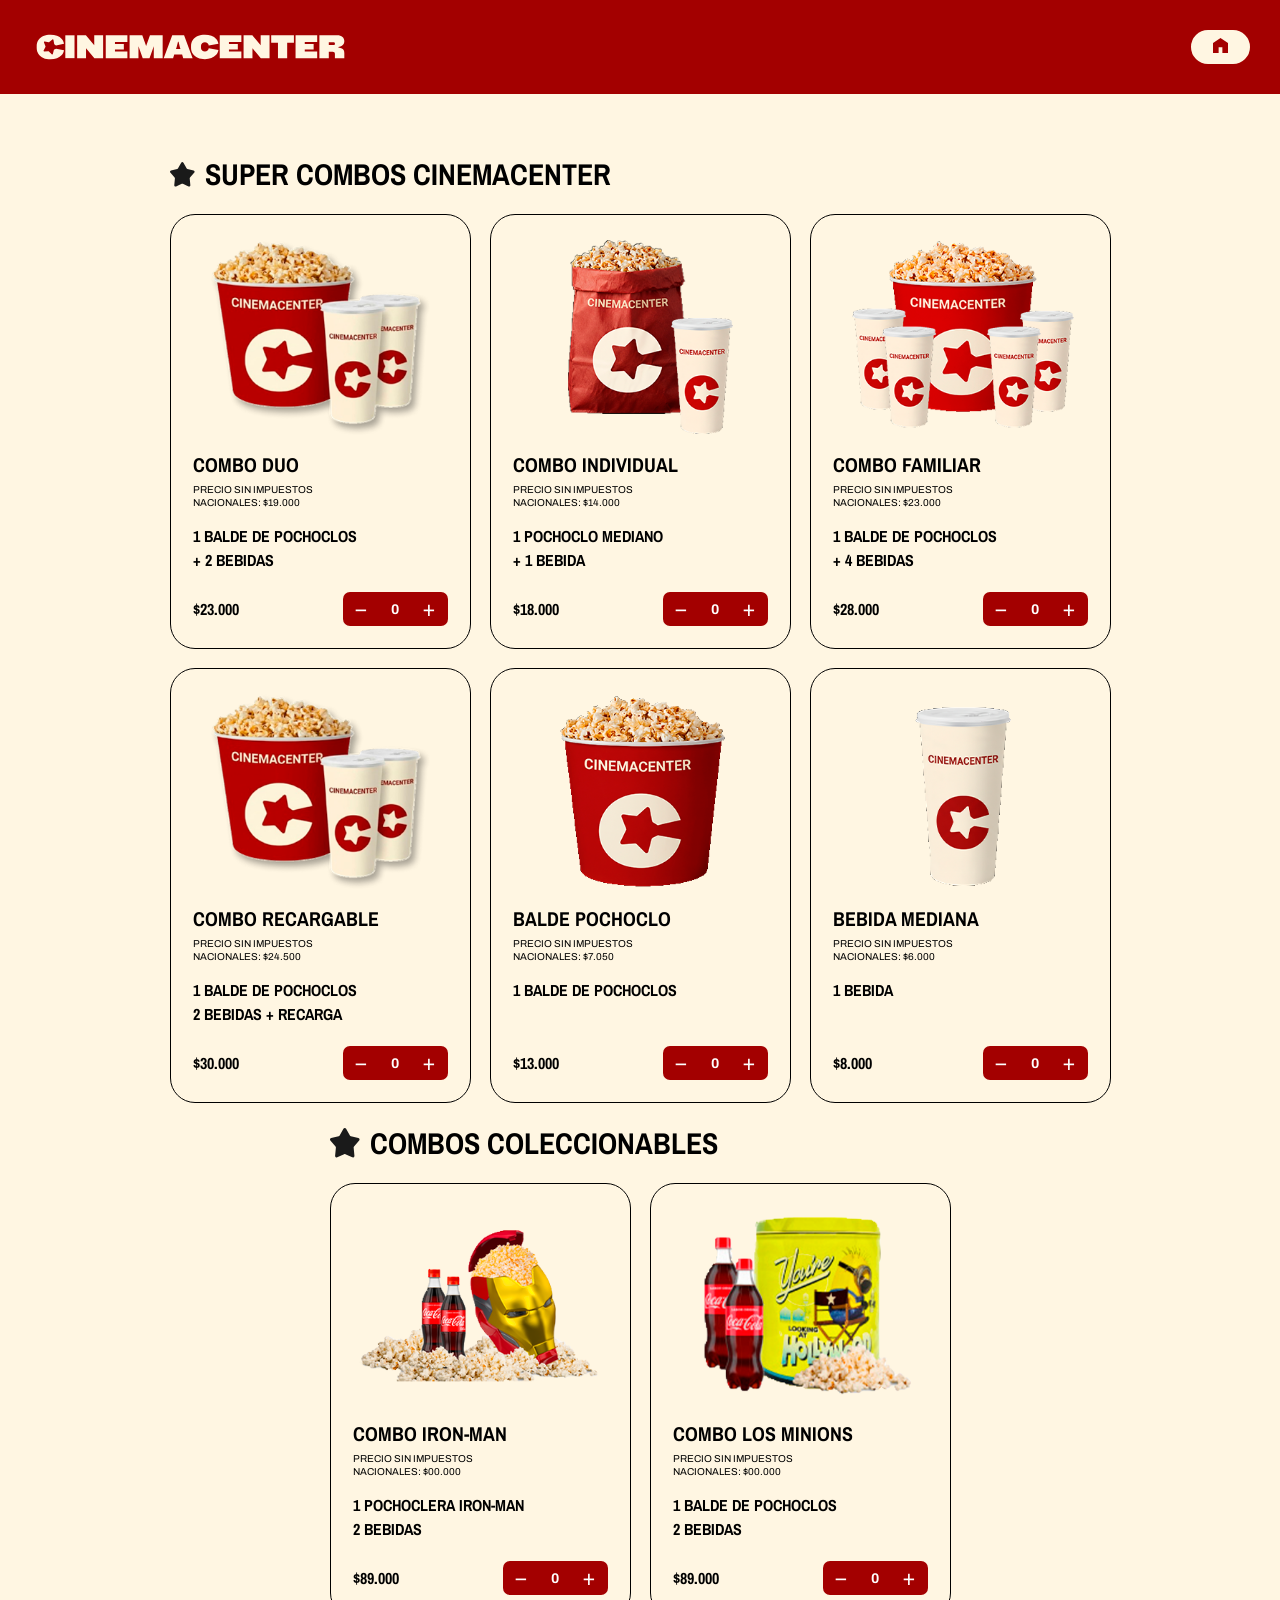
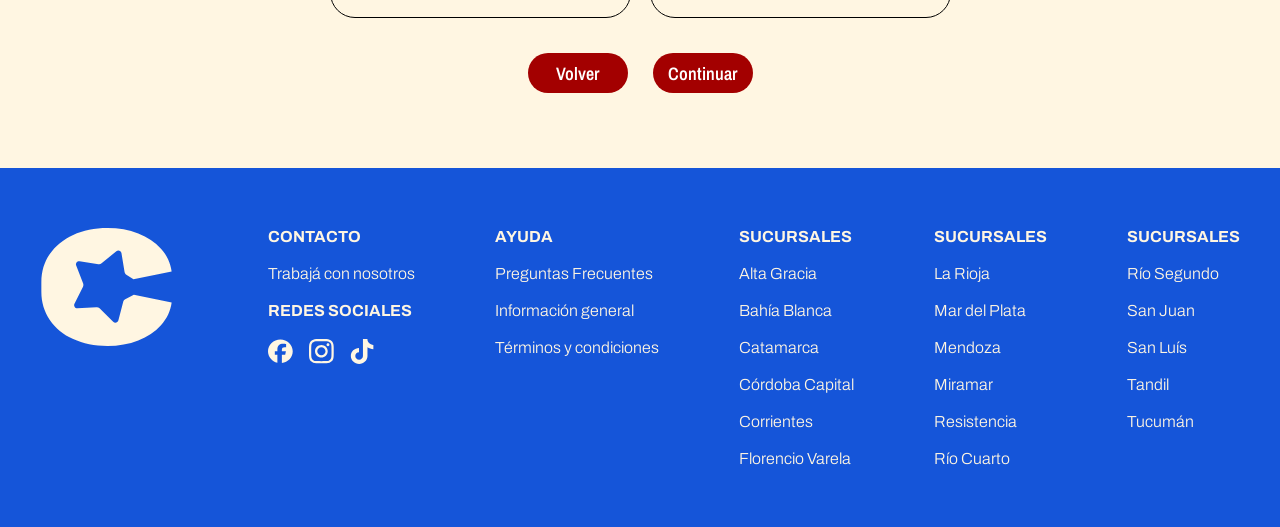
==== commit 85688b0d: "noentiendonada" ====
--- a/candy.html
+++ b/candy.html
@@ -24,7 +24,7 @@
 
         <section class="seccion-combos">
             <div class="titulares">
-                <img src="img/svg/estrella_titulares.svg" alt="estrella-titulares" width="30" height="30">
+                <img src="img/svg/estrella_titulares.svg" alt="estrella-titulares" width="25" height="25">
                 <h2>SUPER COMBOS CINEMACENTER</h2>
             </div>
 
--- a/estilos.css
+++ b/estilos.css
@@ -205,7 +205,10 @@
 /* -------------------- */
 
 main {
-    margin: 40px;
+    width: 100%;
+    margin: 0;
+    padding: 40px;
+    box-sizing: border-box;
     display: flex;
     flex-direction: column;
     align-items: center;
@@ -221,24 +224,28 @@
 }
 
 .titulares h2 {
-    font-family: 'Archivo Narrow';
-    font-size: 44px;
+    font-family: 'Archivo Narrow', sans-serif;
+    font-size: 30px;
     font-weight: 700;
-}
+    }
 
 /* --- CARTELERA --- */
 
 .cartelera {
-    padding: 30px;
+    width: 100%;
+    padding: 0px;
+    box-sizing: border-box;
 }
 
 /* cada tarjeta de pelis */
 
 .peliculas {
     display: grid;
-    grid-template-columns: repeat(5, 1fr);
+    grid-template-columns: repeat(5, minmax(0, 1fr));
     gap: 30px;
-    max-width: 1570px;
+    width: 100%;
+    max-width: 1400px;
+    margin: 0 auto;
 }
 
 .pelicula {
@@ -246,15 +253,15 @@
     flex-direction: column;
     position: relative;
     overflow: hidden;
-
     border-radius: 30px;
-    width: 290px;
+    width: 100%;
+    min-width: 0;
     height: 100%;
 }
 
 .pelicula img {
+    display: block;
     object-fit: cover;
-    display: block;
 }
 
 /* info pelis */
@@ -291,8 +298,8 @@
     position: absolute;
     top: 0;
     left: 0;
-    width: 290px;
-    height: 422px;
+    width: 100%;
+    height: 75%;
 
     display: flex;
     flex-direction: column;
@@ -302,12 +309,12 @@
     padding: 30px;
     box-sizing: border-box;
 
-    background: linear-gradient(transparent,
-            rgba(0, 0, 0, 0.95));
+    background: linear-gradient(transparent, rgba(0, 0, 0, 0.95));
 
     opacity: 0;
     transition: opacity 0.3s ease;
 }
+
 
 .popup-pelicula p {
     color: var(--blanco);
@@ -821,4 +828,402 @@
 .boton-volver:hover,
 .boton-continuar:hover {
     background-color: #1555D9;
-}+}
+
+/* -------------------------------- */
+/* --- CARRUSEL PRINCIPAL --- */
+/* -------------------------------- */
+
+.carrusel-principal {
+    display: flex;
+    align-items: center;
+    justify-content: center;
+    gap: 20px;
+    width: 100%;
+    max-width: 1400px;
+    margin: 20px auto 40px;
+}
+
+/* CONTENEDOR DE LOS BANNERS */
+.contenedor-carrusel {
+    position: relative;
+    width: 100%;
+    height: 420px;
+    overflow: hidden;
+    border-radius: 20px;
+}
+
+/* CADA BANNER */
+.banner {
+    display: none;
+    position: absolute;
+    inset: 0;
+    width: 100%;
+    height: 100%;
+    overflow: hidden;
+}
+
+.banner.activo {
+    display: block;
+}
+
+/* IMAGEN DE FONDO */
+.imagen-banner {
+    position: absolute;
+    top: 0;
+    right: 0;
+    width: 55%;
+    height: 100%;
+    object-fit: cover;
+    object-position: center;
+    z-index: 1;
+}
+
+/*  NEGRO */
+.degradado-banner {
+    position: absolute;
+    inset: 0;
+    background: linear-gradient(90deg,
+            #000000 0%,
+            #000000 40%,
+            rgba(0, 0, 0, 0.886) 48%,
+            transparent 75%);
+    z-index: 2;
+}
+
+
+/* CONTENIDO DEL TEXTO */
+
+.contenido-banner {
+    z-index: 3;
+    width: 50%;
+}
+
+/* TEXTO Y BOTÓN */
+.contenido-banner {
+    position: absolute;
+    z-index: 2;
+    display: flex;
+    flex-direction: column;
+    justify-content: center;
+    align-items: flex-start;
+    width: 48%;
+    height: 100%;
+    padding: 40px 50px;
+    box-sizing: border-box;
+    color: var(--blanco);
+}
+
+.fecha-banner {
+    font-size: 16px;
+    margin-bottom: 30px;
+}
+
+.contenido-banner h1 {
+    font-family: 'Archivo Narrow', sans-serif;
+    font-size: 48px;
+    font-weight: 700;
+    line-height: 0.98;
+    margin-bottom: 1px;
+}
+
+.mini-texto {
+    margin-bottom: 20px;
+}
+
+.boton-banner {
+    display: inline-block;
+    padding: 12px 25px;
+    background-color: var(--azul);
+    color: var(--blanco);
+    border-radius: 30px;
+    font-size: 16px;
+    font-weight: 600;
+    transition: background-color 0.3s ease;
+}
+
+
+.boton-banner:hover {
+    background-color: var(--azul);
+}
+
+/* FLECHAS EXTERNAS */
+.flecha-carrusel {
+    display: flex;
+    align-items: center;
+    justify-content: center;
+    flex-shrink: 0;
+    width: 45px;
+    height: 45px;
+    border: none;
+    border-radius: 50%;
+    background-color: var(--blanco);
+    color: var(--negro);
+    font-size: 22px;
+    cursor: pointer;
+    transition: background-color 0.3s ease, color 0.3s ease;
+}
+
+.flecha-carrusel:hover {
+    background-color: var(--rojo);
+    color: var(--blanco);
+}
+
+/* ADAPTACIÓN A CELULARES */
+
+/* CARRUSEL PRE ESTRENOS */
+
+
+
+.preestrenos-carrusel {
+    display: flex;
+    align-items: center;
+    justify-content: center;
+    gap: 20px;
+    width: 100%;
+    max-width: 1400px;
+    margin: 20px auto;
+}
+
+.preestrenos-ventana {
+    width: 100%;
+    overflow: hidden;
+}
+
+.preestrenos-pista {
+    display: flex;
+    gap: 18px;
+    transition: transform 0.4s ease;
+}
+
+
+/* TARJETAS */
+.preestrenos-pista .pelicula {
+    flex: 0 0 calc((100% - 54px) / 4);
+    width: auto;
+    min-width: 0;
+    height: auto;
+}
+
+/* POP-UP DE LAS TARJETAS */
+.preestrenos-pista .popup-pelicula {
+    width: 100%;
+    height: 100%;
+}
+
+/* FLECHAS */
+.flecha-preestrenos {
+    display: flex;
+    align-items: center;
+    justify-content: center;
+    flex-shrink: 0;
+    width: 45px;
+    height: 45px;
+    border: none;
+    border-radius: 50%;
+    background-color: var(--blanco);
+    color: var(--negro);
+    font-size: 22px;
+    cursor: pointer;
+    transition: background-color 0.3s ease, color 0.3s ease;
+}
+
+.flecha-preestrenos:hover {
+    background-color: var(--rojo);
+    color: var(--blanco);
+}
+
+/* PANTALLA DE CARGA */
+.pantalla-carga {
+    position: fixed;
+    top: 0;
+    left: 0;
+    width: 100%;
+    height: 100%;
+    background-color: #A90000;
+    display: none;
+    justify-content: center;
+    align-items: center;
+    z-index: 99999;
+}
+
+.pantalla-carga.activa {
+    display: flex;
+}
+
+.icono-carga {
+    width: 90px;
+    height: 90px;
+    animation: girar 2s linear infinite;
+}
+
+@keyframes girar {
+    from {
+        transform: rotate(0deg);
+    }
+
+    to {
+        transform: rotate(360deg);
+    }
+}
+
+
+
+/* PANTALLA DE ENTRADAS */
+.pagina-entradas {
+    background-color: #FFF6E2;
+    color: #1A1A1A;
+    padding: 35px 8% 60px;
+    min-height: 600px;
+}
+
+.titulo-entradas {
+    font-family: "Archivo Narrow", sans-serif;
+    font-size: 28px;
+    margin-bottom: 25px;
+}
+
+.grupo-entradas {
+    margin-bottom: 25px;
+}
+
+.grupo-entradas h2 {
+    font-family: "Archivo Narrow", sans-serif;
+    font-size: 23px;
+    margin-bottom: 8px;
+}
+
+.grilla-entradas {
+    display: grid;
+    grid-template-columns: repeat(2, 1fr);
+    gap: 15px 18px;
+}
+
+.tarjeta-entrada {
+    border: 1px solid #777;
+    border-radius: 9px;
+    min-height: 150px;
+    padding: 15px 20px;
+    display: flex;
+    align-items: center;
+    gap: 25px;
+    position: relative;
+}
+
+.imagen-entrada {
+    width: 145px;
+    height: 115px;
+    object-fit: contain;
+    flex-shrink: 0;
+}
+
+.datos-entrada {
+    flex: 1;
+    min-width: 0;
+}
+
+.datos-entrada h3 {
+    font-family: "Archivo", sans-serif;
+    font-size: 18px;
+    margin: 0 0 3px;
+}
+
+.precio {
+    font-family: "Archivo", sans-serif;
+    font-size: 29px;
+    margin: 0;
+}
+
+.precio-impuestos {
+    font-size: 12px;
+    font-style: italic;
+    margin: 3px 0 12px;
+}
+
+.contador {
+    display: flex;
+    align-items: center;
+    justify-content: space-around;
+    background-color: #A30000;
+    color: white;
+    border-radius: 7px;
+    width: 105px;
+    height: 34px;
+}
+
+.contador button {
+    border: none;
+    background: none;
+    color: white;
+    font-size: 22px;
+    cursor: pointer;
+}
+
+.contador .cantidad {
+    font-size: 17px;
+}
+
+.info-entrada {
+    position: absolute;
+    bottom: 10px;
+    right: 12px;
+    background-color: #1555D9;
+    color: white;
+    border: none;
+    border-radius: 50%;
+    width: 19px;
+    height: 19px;
+    font-weight: bold;
+    font-size: 13px;
+    cursor: pointer;
+}
+
+.botones-navegacion {
+    display: flex;
+    justify-content: center;
+    gap: 25px;
+    margin-top: 35px;
+}
+
+.boton-entradas {
+    background-color: #A30000;
+    color: white;
+    text-decoration: none;
+    padding: 13px 35px;
+    border-radius: 30px;
+    font-family: "Archivo", sans-serif;
+    font-size: 17px;
+    transition: background-color 0.3s;
+}
+
+.boton-entradas:hover {
+    background-color: #750000;
+}
+
+/* ADAPTACIÓN A CELULARES */
+@media (max-width: 750px) {
+
+
+
+    .pagina-entradas {
+        padding: 25px 5%;
+    }
+
+    .grilla-entradas {
+        grid-template-columns: 1fr;
+    }
+
+    .tarjeta-entrada {
+        gap: 15px;
+        padding: 12px;
+    }
+
+    .imagen-entrada {
+        width: 100px;
+        height: 100px;
+    }
+
+    .botones-navegacion {
+        flex-wrap: wrap;
+    }
+}
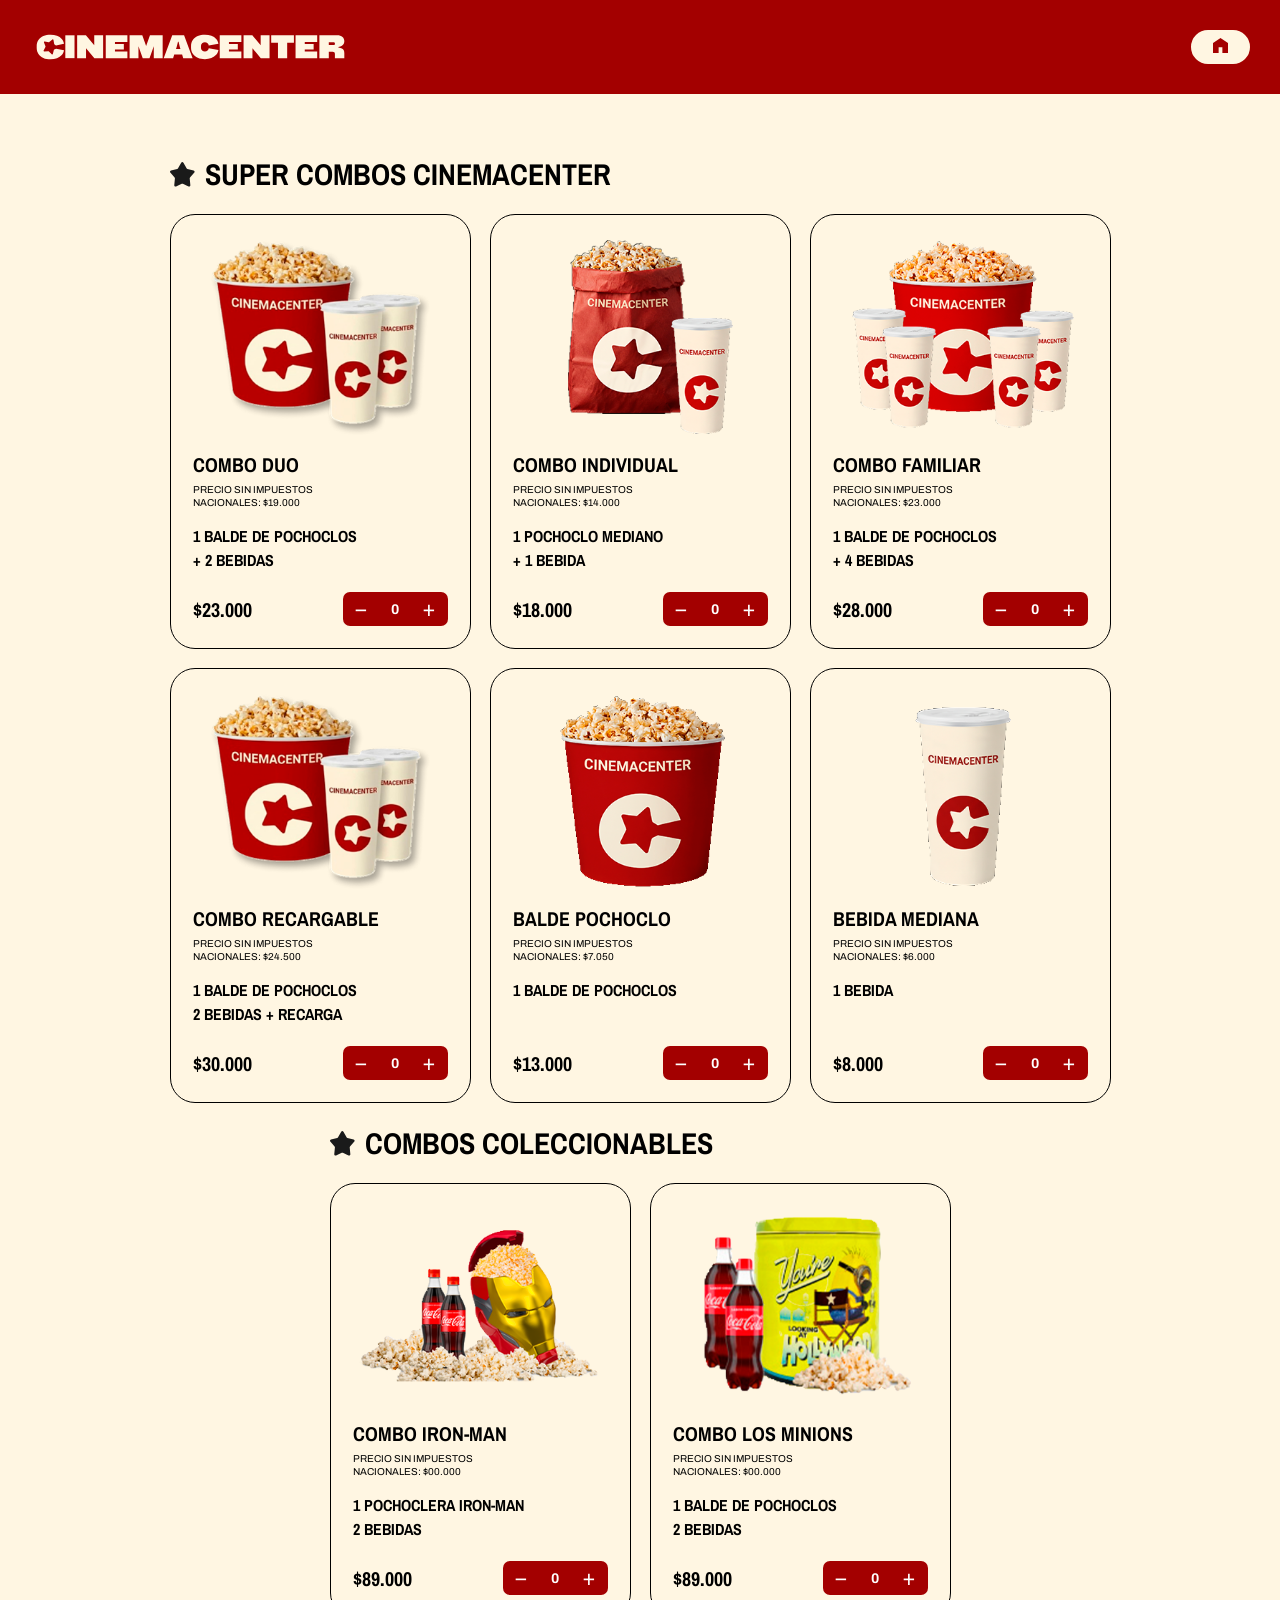
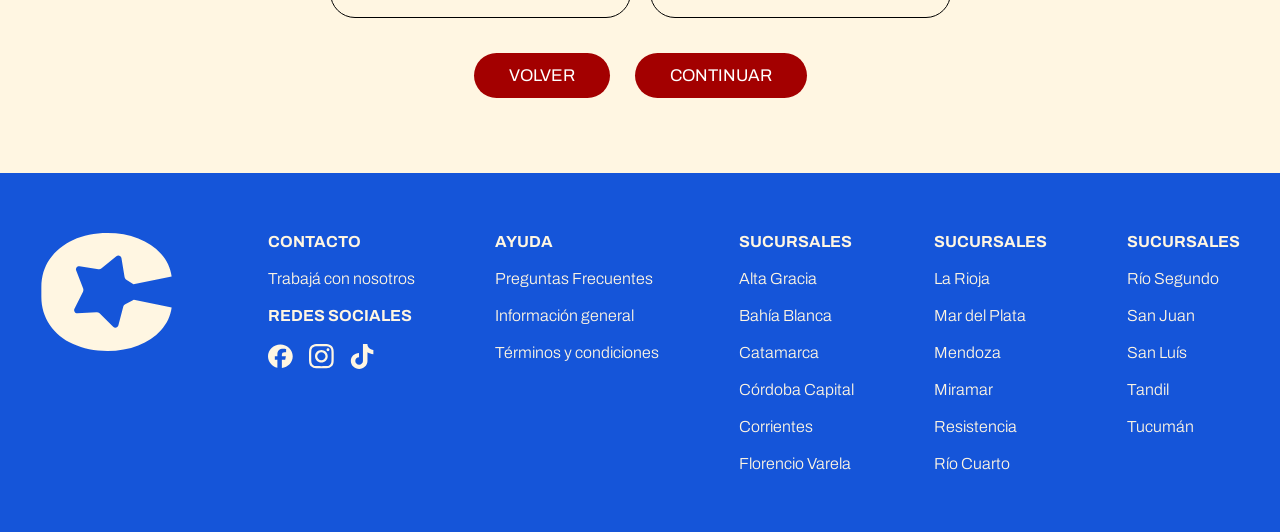
==== commit 0c99e7c4: "cambios tipograficos y el hover en entradas/candy" ====
--- a/candy.html
+++ b/candy.html
@@ -219,7 +219,7 @@
 
         <section class="seccion-combos">
             <div class="titulares">
-                <img src="img/svg/estrella_titulares.svg" alt="estrella-titulares" width="30" height="30">
+                <img src="img/svg/estrella_titulares.svg" alt="estrella-titulares" width="25" height="25">
                 <h2>COMBOS COLECCIONABLES</h2>
             </div>
 
@@ -292,11 +292,11 @@
         <div class="botones-navegacion">
 
             <a href="index.html" class="boton-volver">
-                Volver
+                VOLVER
             </a>
 
             <a href="entradas.html" class="boton-continuar">
-                Continuar
+                CONTINUAR
             </a>
 
         </div>
--- a/estilos.css
+++ b/estilos.css
@@ -227,7 +227,7 @@
     font-family: 'Archivo Narrow', sans-serif;
     font-size: 30px;
     font-weight: 700;
-    }
+}
 
 /* --- CARTELERA --- */
 
@@ -675,11 +675,8 @@
 
 .grilla-coleccionables {
     display: grid;
-
     grid-template-columns: repeat(2, minmax(0, 1fr));
-
     gap: 19px;
-
     width: 100%;
 }
 
@@ -743,7 +740,7 @@
 .precio-final {
 
     font-family: 'Archivo Narrow', sans-serif;
-    font-size: 16px;
+    font-size: 20px;
     font-weight: 700;
     color: #000000;
 
@@ -800,28 +797,14 @@
 .boton-volver,
 .boton-continuar {
 
-    display: flex;
-    justify-content: center;
-    align-items: center;
-
-    width: 100px;
-    height: 40px;
-
+    background-color: #A30000;
+    color: white;
+    text-decoration: none;
+    padding: 13px 35px;
     border-radius: 30px;
-
-    background-color: #A30000;
-
-    color: #FFFFFF;
-
-    font-family: 'Archivo Narrow', sans-serif;
-    font-size: 18px;
-    font-weight: 600;
-
-    text-decoration: none;
-
-    overflow: hidden;
-
-    transition: background-color 0.2s ease;
+    font-family: "Archivo", sans-serif;
+    font-size: 17px;
+    transition: background-color 0.3s;
 }
 
 
@@ -1077,7 +1060,7 @@
     min-height: 600px;
 }
 
-.titulo-entradas {
+.titulo-entrada {
     font-family: "Archivo Narrow", sans-serif;
     font-size: 28px;
     margin-bottom: 25px;
@@ -1087,13 +1070,16 @@
     margin-bottom: 25px;
 }
 
-.grupo-entradas h2 {
+.grupo-entradas h3 {
+    margin-bottom: 13px;
     font-family: "Archivo Narrow", sans-serif;
     font-size: 23px;
-    margin-bottom: 8px;
-}
+}
+
+
 
 .grilla-entradas {
+
     display: grid;
     grid-template-columns: repeat(2, 1fr);
     gap: 15px 18px;
@@ -1122,7 +1108,8 @@
     min-width: 0;
 }
 
-.datos-entrada h3 {
+
+.titulo-entrada {
     font-family: "Archivo", sans-serif;
     font-size: 18px;
     margin: 0 0 3px;
@@ -1197,7 +1184,7 @@
 }
 
 .boton-entradas:hover {
-    background-color: #750000;
+    background-color: #1555D9;
 }
 
 /* ADAPTACIÓN A CELULARES */
@@ -1226,4 +1213,4 @@
     .botones-navegacion {
         flex-wrap: wrap;
     }
-}
+}
